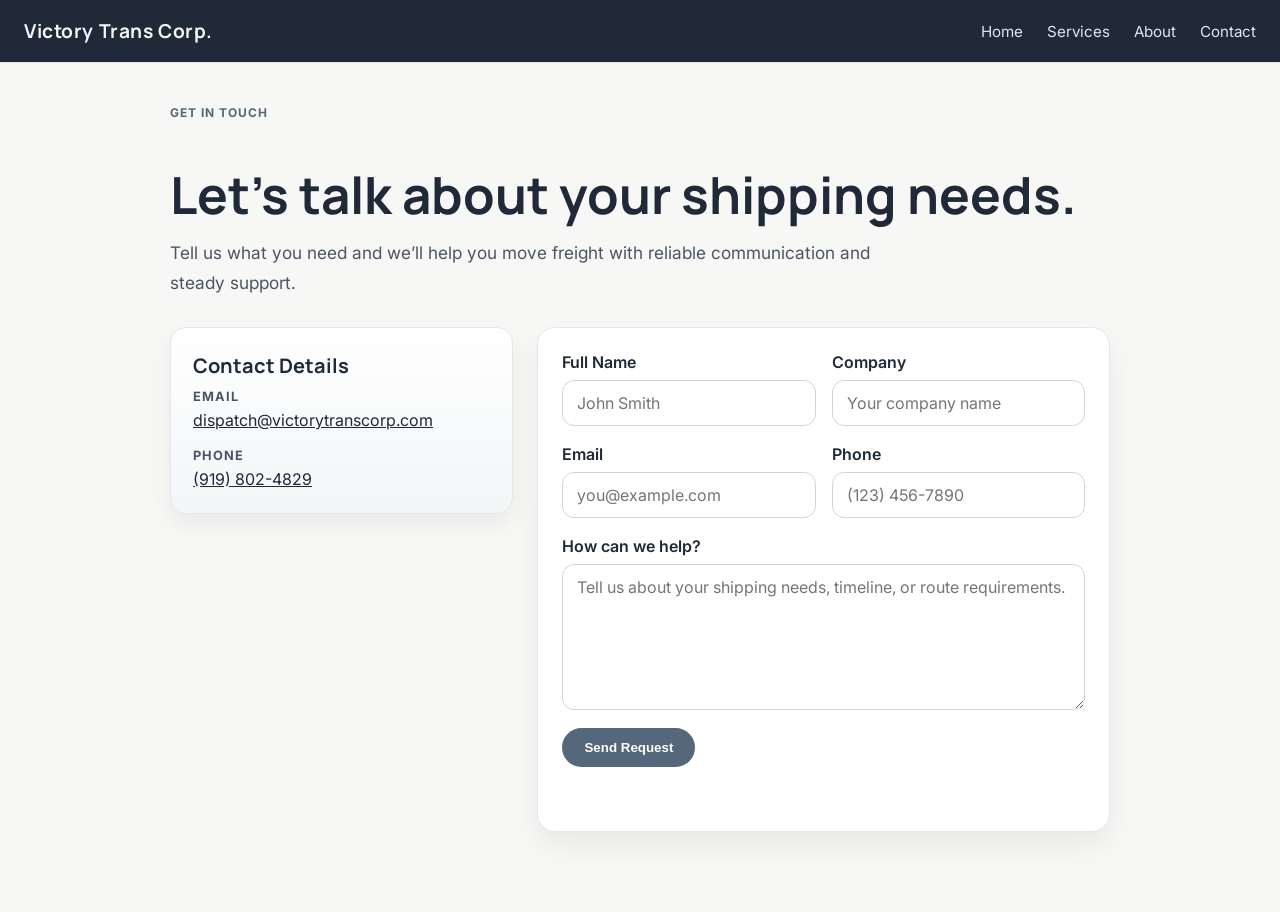
==== contact.html @ a662159f "Initial Commit" ====
<!DOCTYPE html>
<html lang="en">
<head>
    <meta charset="UTF-8">
    <meta name="viewport" content="width=device-width, initial-scale=1.0">
    <title>Contact | Victory Trans Corp.</title>
    <meta name="description" content="Contact Victory Trans Corp. for reliable transportation and dispatch support. Request a quote or ask about our freight services.">
    <link rel="preconnect" href="https://fonts.googleapis.com">
    <link rel="preconnect" href="https://fonts.gstatic.com" crossorigin>
    <link href="https://fonts.googleapis.com/css2?family=Inter:wght@400;500;600;700;800&family=Manrope:wght@500;600;700;800&display=swap" rel="stylesheet">
    <link rel="stylesheet" href="style.css">
</head>
<body>
    <header class="site-header">
        <nav class="navbar" aria-label="Main navigation">
            <a href="index.html" class="brand">Victory Trans Corp.</a>
            <div class="nav-links">
                <a href="index.html">Home</a>
                <a href="services.html">Services</a>
                <a href="about.html">About</a>
                <a href="contact.html">Contact</a>
            </div>
        </nav>
    </header>

    <main class="page-content">
        <section class="page-intro">
            <p class="eyebrow">Get in touch</p>
            <h1>Let’s talk about your shipping needs.</h1>
            <p class="lead">Tell us what you need and we’ll help you move freight with reliable communication and steady support.</p>
        </section>

        <div class="contact-layout">
            <aside class="contact-sidebar">
                <div class="info-box contact-card">
                    <h2>Contact Details</h2>
                    <ul class="contact-list">
                        <li>
                            <span>Email</span>
                            <a href="mailto:dispatch@victorytranscorp.com">dispatch@victorytranscorp.com</a>
                        </li>
                        <li>
                            <span>Phone</span>
                            <a href="tel:(919) 802-4829">(919) 802-4829</a>
                        </li>
                    </ul>
                </div>
            </aside>

            <form class="contact-form" data-contact-form action="https://formspree.io/f/xaeydqwe" method="POST">
                <input type="hidden" name="_subject" value="New inquiry from Victory Trans Corp website">
                <div class="field-row">
                    <div class="field-group">
                        <label for="full-name">Full Name</label>
                        <input id="full-name" name="fullName" type="text" placeholder="John Smith" required>
                    </div>

                    <div class="field-group">
                        <label for="company-name">Company</label>
                        <input id="company-name" name="company" type="text" placeholder="Your company name">
                    </div>
                </div>

                <div class="field-row">
                    <div class="field-group">
                        <label for="email">Email</label>
                        <input id="email" name="email" type="email" placeholder="you@example.com" required>
                    </div>

                    <div class="field-group">
                        <label for="phone">Phone</label>
                        <input id="phone" name="phone" type="tel" placeholder="(123) 456-7890">
                    </div>
                </div>

                <div class="field-group">
                    <label for="message">How can we help?</label>
                    <textarea id="message" name="message" rows="6" placeholder="Tell us about your shipping needs, timeline, or route requirements." required></textarea>
                </div>

                <button type="submit" class="button">Send Request</button>
                <p class="form-status" aria-live="polite"></p>
            </form>
        </div>
    </main>

    <script src="script.js"></script>
</body>
</html>
---- style.css ----
:root {
    --bg: #f7f7f5;
    --bg-soft: #ffffff;
    --text: #1f2937;
    --muted: #4b5563;
    --header-bg: #1f2937;
    --header-text: #f3f4f6;
    --header-hover: #ffffff;
    --card-border: #e5e7eb;
    --button: #55677a;
    --button-text: #ffffff;
    --soft-accent: #f3f5f7;
    --shadow: rgba(17, 24, 39, 0.06);
    --input-bg: #ffffff;
    --input-border: #d1d5db;
    --success: #138a56;
}

:root[data-theme="dark"] {
    --bg: #111827;
    --bg-soft: #1f2937;
    --text: #f3f4f6;
    --muted: #d1d5db;
    --header-bg: #0b1220;
    --header-text: #f3f4f6;
    --header-hover: #ffffff;
    --card-border: #374151;
    --button: #a1aab7;
    --button-text: #0f172a;
    --soft-accent: rgba(161, 170, 183, 0.12);
    --shadow: rgba(0, 0, 0, 0.18);
    --input-bg: #0f172a;
    --input-border: #475569;
    --success: #45c585;
}

@media (prefers-color-scheme: dark) {
    :root {
        --bg: #111827;
        --bg-soft: #1f2937;
        --text: #f3f4f6;
        --muted: #d1d5db;
        --header-bg: #0b1220;
        --header-text: #f3f4f6;
        --header-hover: #ffffff;
        --card-border: #374151;
        --button: #a1aab7;
        --button-text: #0f172a;
        --soft-accent: rgba(161, 170, 183, 0.12);
        --shadow: rgba(0, 0, 0, 0.18);
        --input-bg: #0f172a;
        --input-border: #475569;
        --success: #45c585;
    }
}

* {
    box-sizing: border-box;
}

body {
    margin: 0;
    font-family: 'Inter', Arial, sans-serif;
    background: var(--bg);
    color: var(--text);
}

.site-header {
    background: var(--header-bg);
    width: 100%;
    border-bottom: 1px solid var(--card-border);
}

.navbar {
    width: 100%;
    display: flex;
    justify-content: space-between;
    align-items: center;
    padding: 18px 24px;
}

.logo {
    width: 40px;
    height: 40px;
    display: block;
    filter: brightness(0) invert(1);
}

.brand {
    color: var(--header-text);
    text-decoration: none;
    font-size: 1.2rem;
    font-weight: 700;
    letter-spacing: 0.03em;
    font-family: 'Manrope', Arial, sans-serif;
}

.nav-links {
    display: flex;
    gap: 24px;
    align-items: center;
}

.nav-links a {
    color: #dfe7ee;
    text-decoration: none;
    font-size: 0.95rem;
}

.nav-links a:hover {
    color: var(--header-hover);
}

.page-content {
    max-width: 980px;
    margin: 40px auto;
    padding: 0 20px 40px;
}

.hero {
    margin-bottom: 26px;
}

.page-intro {
    margin-bottom: 30px;
}

.eyebrow {
    margin: 0 0 8px;
    color: var(--button);
    text-transform: uppercase;
    letter-spacing: 0.08em;
    font-weight: 700;
    font-size: 0.75rem;
}

h1 {
    font-size: clamp(2.2rem, 4vw, 3.3rem);
    margin-bottom: 16px;
    color: var(--text);
    line-height: 1.1;
    font-family: 'Manrope', Arial, sans-serif;
}

.lead {
    max-width: 700px;
    font-size: 1.08rem;
    line-height: 1.7;
    color: var(--muted);
    margin: 0;
}

h2 {
    font-family: 'Manrope', Arial, sans-serif;
    color: var(--text);
}

p {
    font-size: 1rem;
    line-height: 1.7;
    color: var(--muted);
}

.hero-actions {
    display: flex;
    flex-wrap: wrap;
    gap: 12px;
    margin-top: 24px;
}

.button {
    display: inline-block;
    background: var(--button);
    color: var(--button-text);
    text-decoration: none;
    font-weight: 700;
    padding: 12px 22px;
    border: none;
    border-radius: 50px;
    cursor: pointer;
    transition: opacity 0.2s ease, transform 0.2s ease;
}

.button:hover {
    opacity: 0.95;
    transform: translateY(-1px);
}

.button-secondary {
    background: transparent;
    color: var(--text);
    border: 1px solid var(--card-border);
}

.info-grid {
    display: grid;
    grid-template-columns: repeat(3, minmax(0, 1fr));
    gap: 20px;
    margin-top: 10px;
}

.info-box {
    background: linear-gradient(180deg, var(--bg-soft) 0%, var(--soft-accent) 100%);
    border: 1px solid var(--card-border);
    padding: 24px 22px;
    margin-bottom: 12px;
    border-radius: 16px;
    box-shadow: 0 10px 24px var(--shadow);
    transition: transform 0.2s ease, box-shadow 0.2s ease, border-color 0.2s ease;
}

.info-box:hover {
    transform: translateY(-2px);
    box-shadow: 0 14px 28px rgba(15, 23, 42, 0.08);
}

.info-box a {
    color: var(--text);
    text-decoration: underline;
    font-size: 1rem;
}

.info-box h2 {
    margin: 0 0 10px;
    color: var(--text);
    font-size: 1.25rem;
}

.contact-layout {
    display: grid;
    grid-template-columns: 0.9fr 1.5fr;
    gap: 24px;
    align-items: start;
}

.contact-card {
    min-height: 100%;
}

.contact-list {
    list-style: none;
    padding: 0;
    margin: 0;
    display: grid;
    gap: 18px;
}

.contact-list li {
    display: grid;
    gap: 6px;
    color: var(--muted);
}

.contact-list span {
    font-size: 0.8rem;
    text-transform: uppercase;
    letter-spacing: 0.08em;
    color: var(--muted);
    font-weight: 700;
}

.contact-form {
    background: var(--bg-soft);
    border: 1px solid var(--card-border);
    border-radius: 18px;
    box-shadow: 0 14px 28px var(--shadow);
    padding: 24px;
}

.field-row {
    display: grid;
    grid-template-columns: repeat(2, minmax(0, 1fr));
    gap: 16px;
}

.field-group {
    display: grid;
    gap: 8px;
    margin-bottom: 18px;
}

label {
    font-weight: 600;
    color: var(--text);
}

input,
select,
textarea {
    width: 100%;
    border: 1px solid var(--input-border);
    border-radius: 12px;
    background: var(--input-bg);
    color: var(--text);
    padding: 12px 14px;
    font: inherit;
}

input:focus,
select:focus,
textarea:focus {
    outline: 2px solid rgba(85, 103, 122, 0.28);
    border-color: var(--button);
}

textarea {
    resize: vertical;
    min-height: 140px;
}

.form-status {
    min-height: 24px;
    margin: 16px 0 0;
    color: var(--success);
    font-weight: 600;
}

@media (max-width: 760px) {
    .info-grid,
    .contact-layout,
    .field-row {
        grid-template-columns: 1fr;
    }
}

@media (max-width: 600px) {
    .navbar {
        flex-direction: column;
        align-items: flex-start;
        gap: 12px;
        padding: 18px 20px;
    }

    .nav-links {
        flex-direction: column;
        align-items: flex-start;
        gap: 8px;
    }

    .button {
        width: 100%;
        text-align: center;
    }

    .contact-form {
        padding: 18px;
    }
}
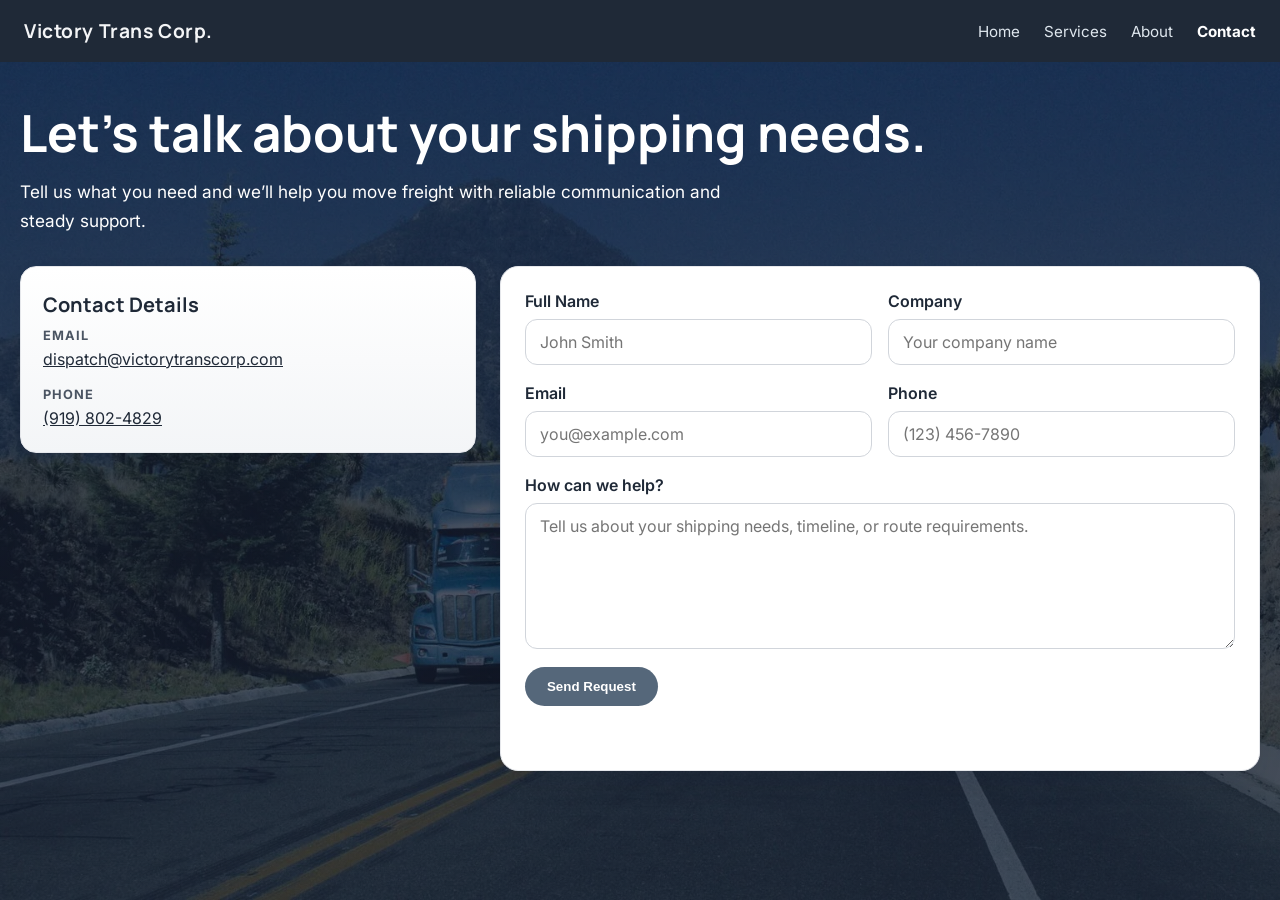
==== commit 2f9baa66: "Add background image, favicon, and more." ====
--- a/contact.html
+++ b/contact.html
@@ -5,27 +5,30 @@
     <meta name="viewport" content="width=device-width, initial-scale=1.0">
     <title>Contact | Victory Trans Corp.</title>
     <meta name="description" content="Contact Victory Trans Corp. for reliable transportation and dispatch support. Request a quote or ask about our freight services.">
+    <link rel="icon" href="truck.svg" type="image/svg+xml">
     <link rel="preconnect" href="https://fonts.googleapis.com">
     <link rel="preconnect" href="https://fonts.gstatic.com" crossorigin>
     <link href="https://fonts.googleapis.com/css2?family=Inter:wght@400;500;600;700;800&family=Manrope:wght@500;600;700;800&display=swap" rel="stylesheet">
     <link rel="stylesheet" href="style.css">
 </head>
-<body>
+<body class="site-page">
     <header class="site-header">
         <nav class="navbar" aria-label="Main navigation">
             <a href="index.html" class="brand">Victory Trans Corp.</a>
-            <div class="nav-links">
+            <button class="menu-toggle" type="button" aria-expanded="false" aria-controls="site-navigation">
+                <span class="menu-toggle-label">Menu</span>
+            </button>
+            <div class="nav-links" id="site-navigation">
                 <a href="index.html">Home</a>
                 <a href="services.html">Services</a>
                 <a href="about.html">About</a>
-                <a href="contact.html">Contact</a>
+                <a href="contact.html" aria-current="page">Contact</a>
             </div>
         </nav>
     </header>
 
     <main class="page-content">
         <section class="page-intro">
-            <p class="eyebrow">Get in touch</p>
             <h1>Let’s talk about your shipping needs.</h1>
             <p class="lead">Tell us what you need and we’ll help you move freight with reliable communication and steady support.</p>
         </section>
@@ -49,6 +52,7 @@
 
             <form class="contact-form" data-contact-form action="https://formspree.io/f/xaeydqwe" method="POST">
                 <input type="hidden" name="_subject" value="New inquiry from Victory Trans Corp website">
+                <input type="hidden" name="_next" value="https://victorytranscorp.com/thank-you.html">
                 <div class="field-row">
                     <div class="field-group">
                         <label for="full-name">Full Name</label>
--- a/style.css
+++ b/style.css
@@ -65,10 +65,13 @@
     color: var(--text);
 }
 
+.site-page {
+    background: linear-gradient(rgba(15, 23, 42, 0.72), rgba(15, 23, 42, 0.72)), url("blue-truck.webp") center / cover fixed no-repeat;
+}
+
 .site-header {
     background: var(--header-bg);
     width: 100%;
-    border-bottom: 1px solid var(--card-border);
 }
 
 .navbar {
@@ -111,18 +114,70 @@
     color: var(--header-hover);
 }
 
+.nav-links a[aria-current="page"] {
+    color: var(--header-hover);
+    font-weight: 700;
+}
+
+.menu-toggle {
+    display: none;
+    border: 1px solid rgba(255, 255, 255, 0.4);
+    border-radius: 8px;
+    background: transparent;
+    color: var(--header-text);
+    cursor: pointer;
+    padding: 8px 12px;
+    font: inherit;
+    font-weight: 700;
+}
+
 .page-content {
-    max-width: 980px;
+    max-width: 1400px;
     margin: 40px auto;
     padding: 0 20px 40px;
 }
 
 .hero {
-    margin-bottom: 26px;
+    position: relative;
+    display: flex;
+    align-items: center;
+    min-height: 380px;
+    overflow: hidden;
+    padding: 48px 64px;
+    border-radius: 18px;
+    background: transparent;
+    margin-bottom: 2px;
+}
+
+.hero-copy {
+    position: relative;
+    z-index: 1;
+    max-width: 620px;
+}
+
+.hero h1,
+.hero .lead {
+    color: #ffffff;
+}
+
+.hero .button-secondary {
+    color: #ffffff;
+    border-color: rgba(255, 255, 255, 0.65);
 }
 
 .page-intro {
     margin-bottom: 30px;
+}
+
+.site-page:not(.home-page) .page-content > h1,
+.site-page:not(.home-page) .page-content > p,
+.site-page:not(.home-page) .page-intro h1,
+.site-page:not(.home-page) .page-intro .lead {
+    color: #ffffff;
+}
+
+.site-page:not(.home-page) .page-content > p {
+    text-shadow: 0 1px 3px rgba(0, 0, 0, 0.45);
 }
 
 .eyebrow {
@@ -325,16 +380,32 @@
 
 @media (max-width: 600px) {
     .navbar {
+        display: grid;
+        grid-template-columns: 1fr auto;
+        gap: 12px;
+        padding: 18px 20px;
+    }
+
+    .menu-toggle {
+        display: block;
+    }
+
+    .nav-links {
+        display: none;
+        grid-column: 1 / -1;
         flex-direction: column;
         align-items: flex-start;
         gap: 12px;
-        padding: 18px 20px;
-    }
-
-    .nav-links {
-        flex-direction: column;
-        align-items: flex-start;
-        gap: 8px;
+        padding-top: 8px;
+    }
+
+    .nav-links.is-open {
+        display: flex;
+    }
+
+    .hero {
+        min-height: 460px;
+        padding: 32px 24px;
     }
 
     .button {
